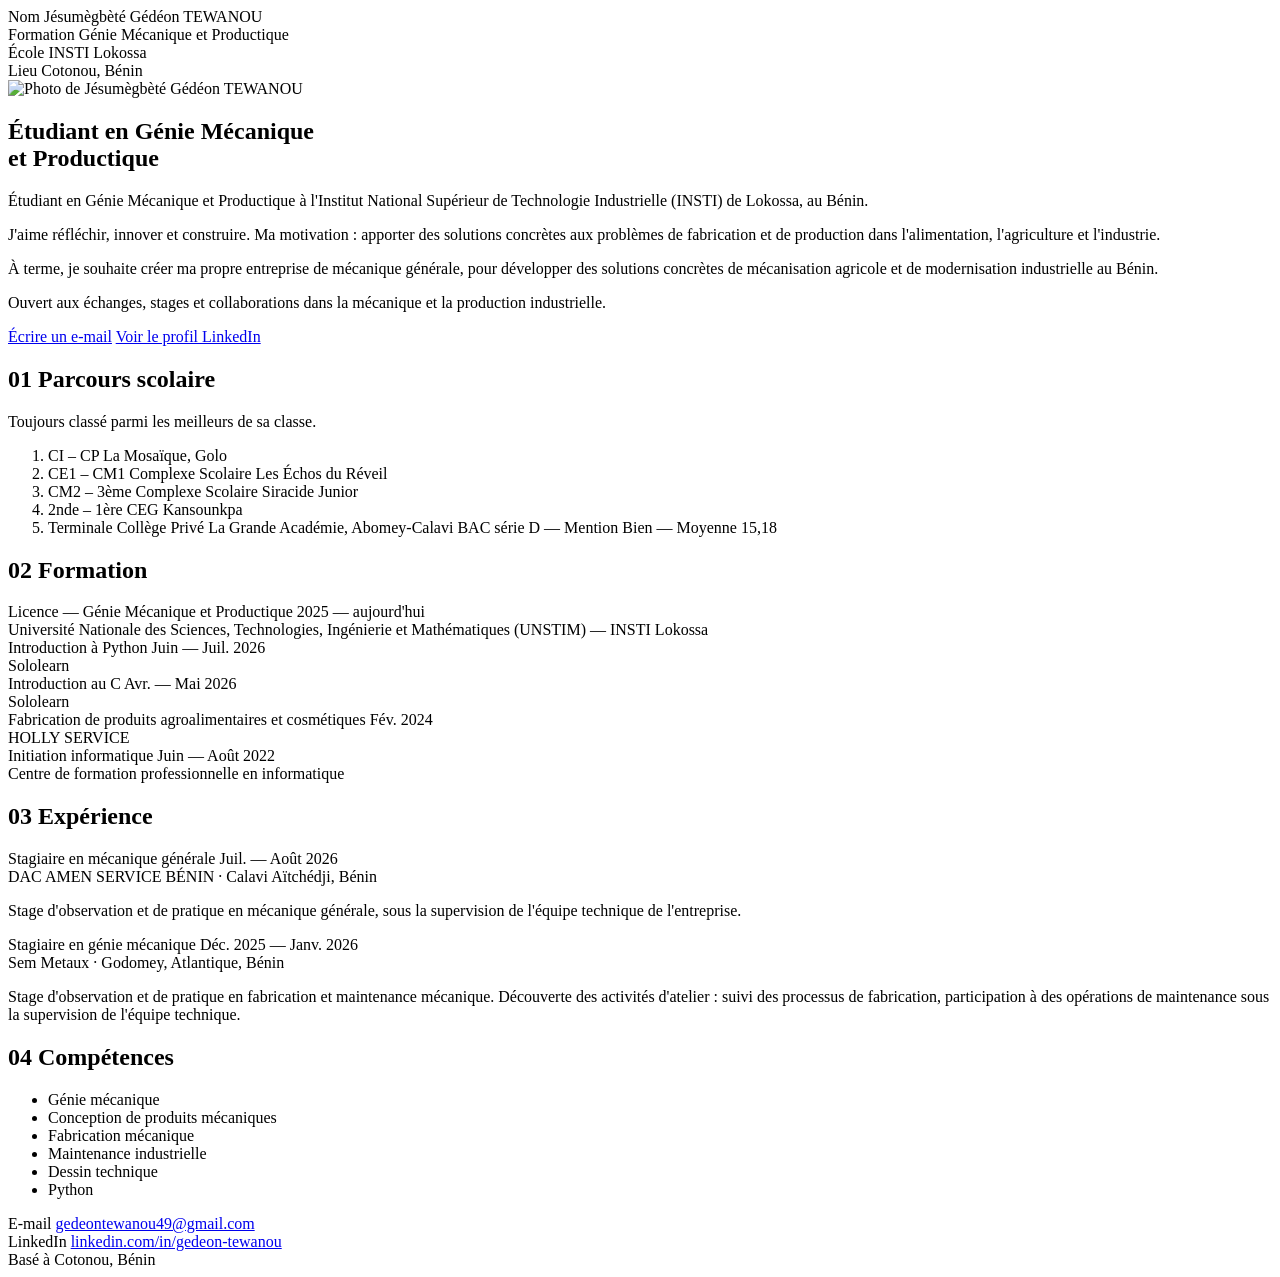
==== index.html @ ecd77f32 "Add files via upload" ====
<!DOCTYPE html>
<html lang="fr">
<head>
<meta charset="UTF-8">
<meta name="viewport" content="width=device-width, initial-scale=1.0">
<title>Jésumègbèté Gédéon TEWANOU — Génie Mécanique et Productique</title>
<meta name="description" content="Jésumègbèté Gédéon TEWANOU, étudiant en Génie Mécanique et Productique à l'INSTI Lokossa (Bénin). Parcours, formation, expériences.">
<link rel="preconnect" href="https://fonts.googleapis.com">
<link rel="preconnect" href="https://fonts.gstatic.com" crossorigin>
<link href="https://fonts.googleapis.com/css2?family=Space+Grotesk:wght@400;500;600;700&family=IBM+Plex+Sans:wght@400;500;600&family=IBM+Plex+Mono:wght@400;500&display=swap" rel="stylesheet">
<link rel="stylesheet" href="style.css">
</head>
<body>

<div class="sheet">

  <!-- Cadre du dessin, comme sur un plan technique -->
  <header class="titleblock">
    <div class="titleblock-name">
      <span class="tb-label">Nom</span>
      <span class="tb-value">Jésumègbèté Gédéon TEWANOU</span>
    </div>
    <div class="titleblock-grid">
      <div>
        <span class="tb-label">Formation</span>
        <span class="tb-value">Génie Mécanique et Productique</span>
      </div>
      <div>
        <span class="tb-label">École</span>
        <span class="tb-value">INSTI Lokossa</span>
      </div>
      <div>
        <span class="tb-label">Lieu</span>
        <span class="tb-value">Cotonou, Bénin</span>
      </div>
    </div>
  </header>

  <!-- Portrait + présentation -->
  <section class="hero">
    <div class="hero-photo">
      <img src="photo.jpg" alt="Photo de Jésumègbèté Gédéon TEWANOU">
    </div>
    <div class="hero-text">
      <h1>Étudiant en Génie Mécanique<br>et Productique</h1>
      <p class="lede">
        Étudiant en Génie Mécanique et Productique à l'Institut National Supérieur
        de Technologie Industrielle (INSTI) de Lokossa, au Bénin.
      </p>
      <p>
        J'aime réfléchir, innover et construire. Ma motivation : apporter des solutions
        concrètes aux problèmes de fabrication et de production dans l'alimentation,
        l'agriculture et l'industrie.
      </p>
      <p>
        À terme, je souhaite créer ma propre entreprise de mécanique générale, pour
        développer des solutions concrètes de mécanisation agricole et de modernisation
        industrielle au Bénin.
      </p>
      <p>
        Ouvert aux échanges, stages et collaborations dans la mécanique et la production
        industrielle.
      </p>
      <div class="hero-links">
        <a href="mailto:gedeontewanou49@gmail.com" class="btn btn-primary">Écrire un e-mail</a>
        <a href="https://www.linkedin.com/in/gedeon-tewanou" class="btn btn-outline" target="_blank" rel="noopener">Voir le profil LinkedIn</a>
      </div>
    </div>
  </section>

  <!-- Parcours scolaire, présenté comme une ligne de cotation -->
  <section class="section">
    <h2><span class="section-no">01</span> Parcours scolaire</h2>
    <p class="section-note">Toujours classé parmi les meilleurs de sa classe.</p>

    <ol class="timeline">
      <li>
        <span class="tl-period">CI – CP</span>
        <span class="tl-name">La Mosaïque, Golo</span>
      </li>
      <li>
        <span class="tl-period">CE1 – CM1</span>
        <span class="tl-name">Complexe Scolaire Les Échos du Réveil</span>
      </li>
      <li>
        <span class="tl-period">CM2 – 3ème</span>
        <span class="tl-name">Complexe Scolaire Siracide Junior</span>
      </li>
      <li>
        <span class="tl-period">2nde – 1ère</span>
        <span class="tl-name">CEG Kansounkpa</span>
      </li>
      <li class="tl-highlight">
        <span class="tl-period">Terminale</span>
        <span class="tl-name">Collège Privé La Grande Académie, Abomey-Calavi</span>
        <span class="tl-detail">BAC série D — Mention Bien — Moyenne 15,18</span>
      </li>
    </ol>
  </section>

  <!-- Formation supérieure -->
  <section class="section">
    <h2><span class="section-no">02</span> Formation</h2>

    <div class="entry entry-main">
      <div class="entry-head">
        <span class="entry-title">Licence — Génie Mécanique et Productique</span>
        <span class="entry-date">2025 — aujourd'hui</span>
      </div>
      <span class="entry-org">Université Nationale des Sciences, Technologies, Ingénierie et Mathématiques (UNSTIM) — INSTI Lokossa</span>
    </div>

    <div class="entry">
      <div class="entry-head">
        <span class="entry-title">Introduction à Python</span>
        <span class="entry-date">Juin — Juil. 2026</span>
      </div>
      <span class="entry-org">Sololearn</span>
    </div>

    <div class="entry">
      <div class="entry-head">
        <span class="entry-title">Introduction au C</span>
        <span class="entry-date">Avr. — Mai 2026</span>
      </div>
      <span class="entry-org">Sololearn</span>
    </div>

    <div class="entry">
      <div class="entry-head">
        <span class="entry-title">Fabrication de produits agroalimentaires et cosmétiques</span>
        <span class="entry-date">Fév. 2024</span>
      </div>
      <span class="entry-org">HOLLY SERVICE</span>
    </div>

    <div class="entry">
      <div class="entry-head">
        <span class="entry-title">Initiation informatique</span>
        <span class="entry-date">Juin — Août 2022</span>
      </div>
      <span class="entry-org">Centre de formation professionnelle en informatique</span>
    </div>
  </section>

  <!-- Expérience -->
  <section class="section">
    <h2><span class="section-no">03</span> Expérience</h2>

    <div class="entry entry-main">
      <div class="entry-head">
        <span class="entry-title">Stagiaire en mécanique générale</span>
        <span class="entry-date">Juil. — Août 2026</span>
      </div>
      <span class="entry-org">DAC AMEN SERVICE BÉNIN · Calavi Aïtchédji, Bénin</span>
      <p class="entry-desc">
        Stage d'observation et de pratique en mécanique générale, sous la supervision
        de l'équipe technique de l'entreprise.
      </p>
    </div>

    <div class="entry entry-main">
      <div class="entry-head">
        <span class="entry-title">Stagiaire en génie mécanique</span>
        <span class="entry-date">Déc. 2025 — Janv. 2026</span>
      </div>
      <span class="entry-org">Sem Metaux · Godomey, Atlantique, Bénin</span>
      <p class="entry-desc">
        Stage d'observation et de pratique en fabrication et maintenance mécanique.
        Découverte des activités d'atelier : suivi des processus de fabrication,
        participation à des opérations de maintenance sous la supervision de l'équipe
        technique.
      </p>
    </div>
  </section>

  <!-- Compétences -->
  <section class="section">
    <h2><span class="section-no">04</span> Compétences</h2>
    <ul class="skills">
      <li>Génie mécanique</li>
      <li>Conception de produits mécaniques</li>
      <li>Fabrication mécanique</li>
      <li>Maintenance industrielle</li>
      <li>Dessin technique</li>
      <li>Python</li>
    </ul>
  </section>

  <!-- Contact / pied de page, comme un cartouche de bas de plan -->
  <footer class="titleblock titleblock-footer">
    <div class="titleblock-grid">
      <div>
        <span class="tb-label">E-mail</span>
        <a class="tb-value tb-link" href="mailto:gedeontewanou49@gmail.com">gedeontewanou49@gmail.com</a>
      </div>
      <div>
        <span class="tb-label">LinkedIn</span>
        <a class="tb-value tb-link" href="https://www.linkedin.com/in/gedeon-tewanou" target="_blank" rel="noopener">linkedin.com/in/gedeon-tewanou</a>
      </div>
      <div>
        <span class="tb-label">Basé à</span>
        <span class="tb-value">Cotonou, Bénin</span>
      </div>
    </div>
  </footer>

</div>

</body>
</html>
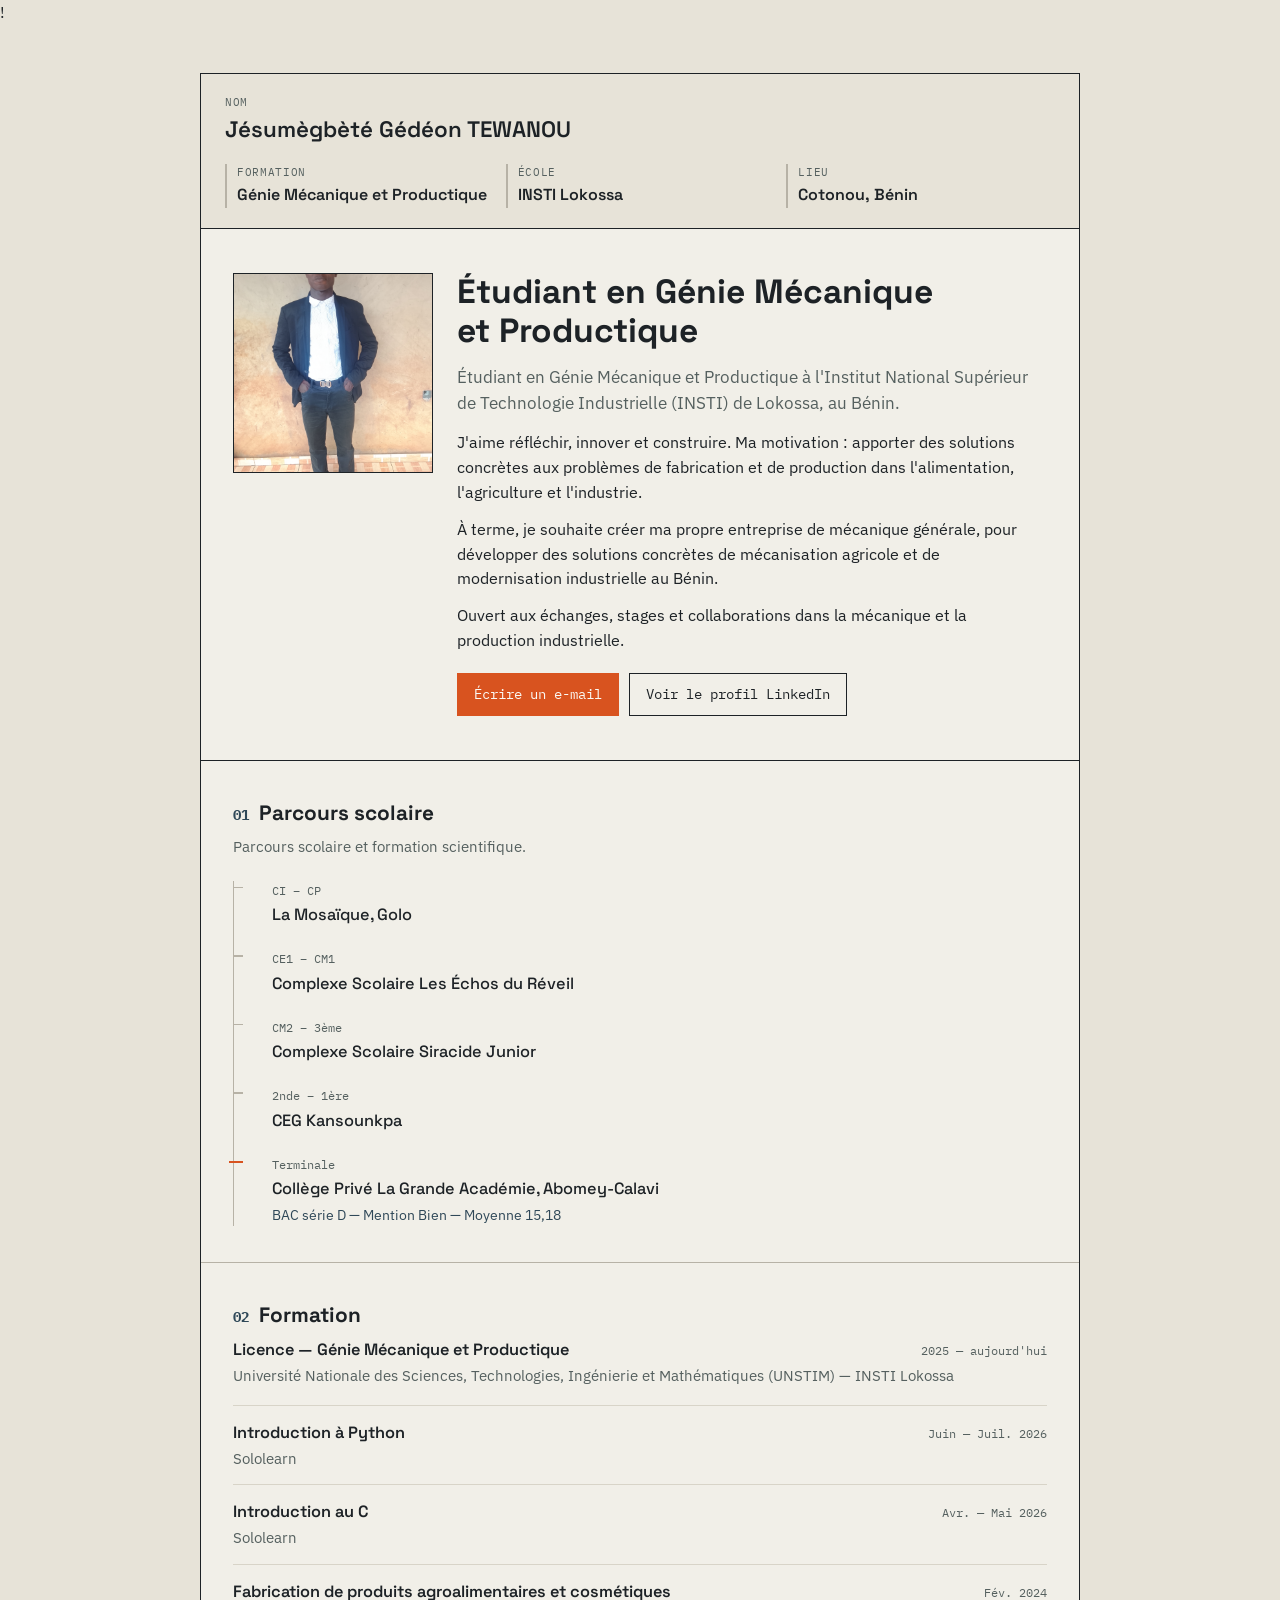
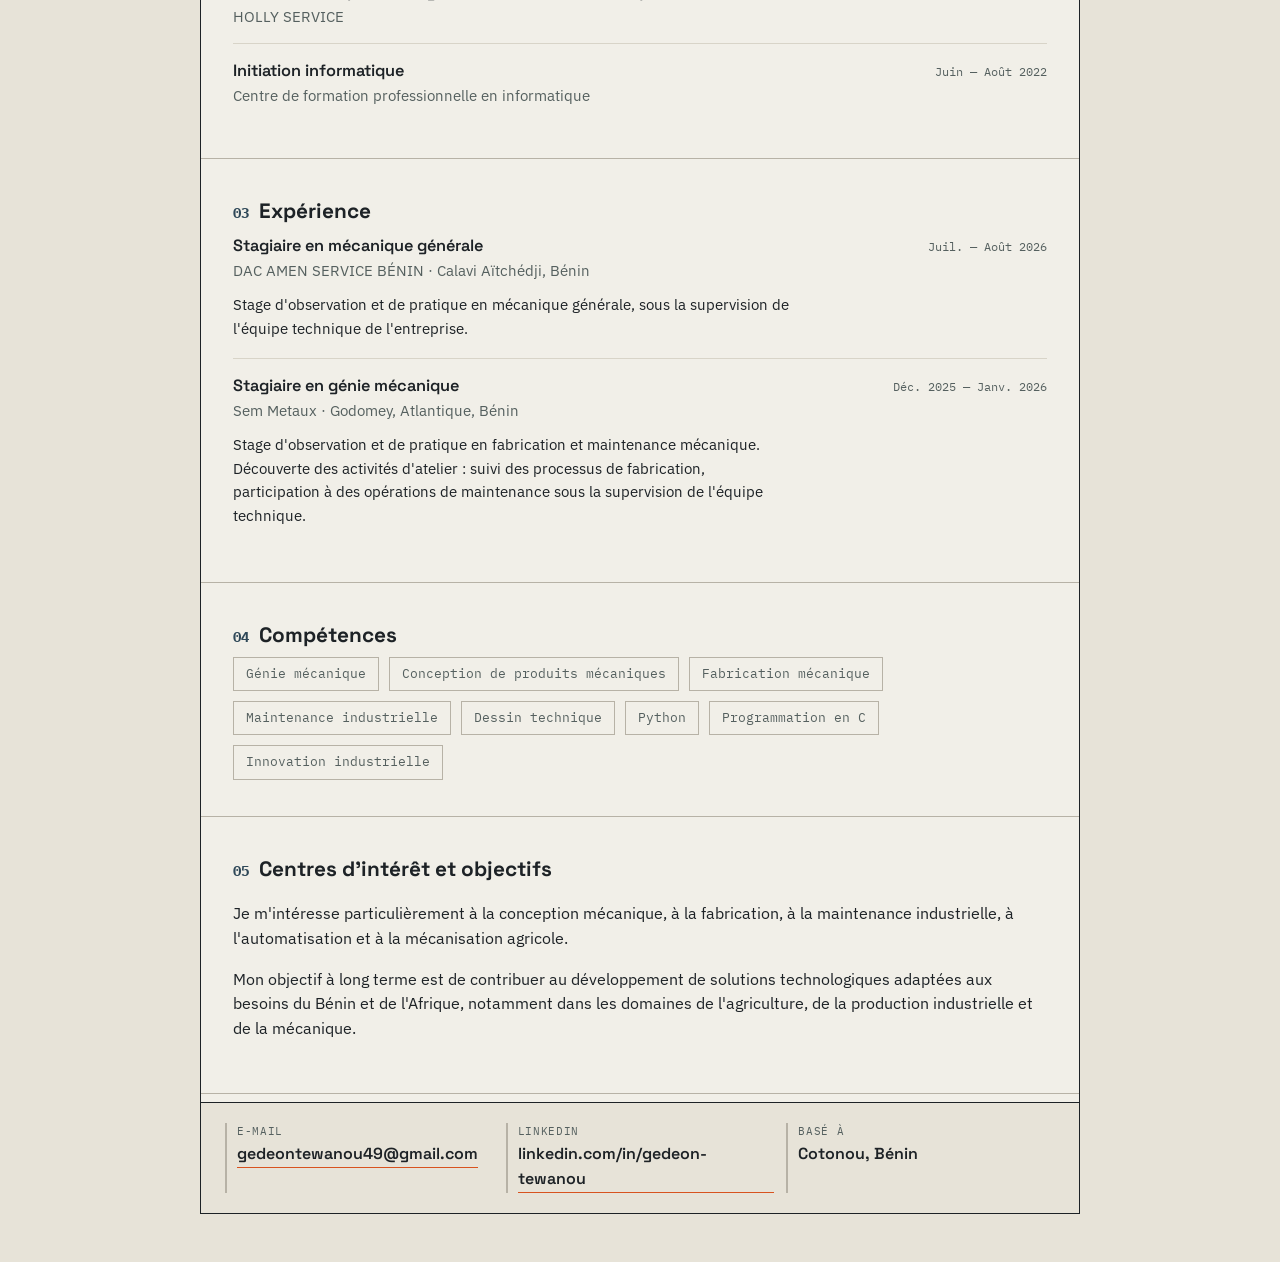
==== commit e83b67ee: "Add files via upload" ====
--- a/index.html
+++ b/index.html
@@ -1,208 +1,519 @@
-<!DOCTYPE html>
+!<!DOCTYPE html>
 <html lang="fr">
 <head>
-<meta charset="UTF-8">
-<meta name="viewport" content="width=device-width, initial-scale=1.0">
-<title>Jésumègbèté Gédéon TEWANOU — Génie Mécanique et Productique</title>
-<meta name="description" content="Jésumègbèté Gédéon TEWANOU, étudiant en Génie Mécanique et Productique à l'INSTI Lokossa (Bénin). Parcours, formation, expériences.">
-<link rel="preconnect" href="https://fonts.googleapis.com">
-<link rel="preconnect" href="https://fonts.gstatic.com" crossorigin>
-<link href="https://fonts.googleapis.com/css2?family=Space+Grotesk:wght@400;500;600;700&family=IBM+Plex+Sans:wght@400;500;600&family=IBM+Plex+Mono:wght@400;500&display=swap" rel="stylesheet">
-<link rel="stylesheet" href="style.css">
+  <meta charset="UTF-8">
+  <meta name="viewport" content="width=device-width, initial-scale=1.0">
+
+  <title>Jésumègbèté Gédéon TEWANOU — Génie Mécanique et Productique</title>
+
+  <meta name="description" content="Jésumègbèté Gédéon TEWANOU, étudiant béninois en Génie Mécanique et Productique à l'INSTI Lokossa. Parcours, formation, expériences, compétences et projets en mécanique et innovation industrielle.">
+
+  <meta name="author" content="Jésumègbèté Gédéon TEWANOU">
+  <meta name="robots" content="index, follow">
+  <link rel="canonical" href="https://ged200.github.io/">
+
+  <!-- Open Graph -->
+  <meta property="og:type" content="profile">
+  <meta property="og:title" content="Jésumègbèté Gédéon TEWANOU — Génie Mécanique et Productique">
+  <meta property="og:description" content="Profil de Jésumègbèté Gédéon TEWANOU, étudiant en Génie Mécanique et Productique à l'INSTI Lokossa, au Bénin.">
+  <meta property="og:url" content="https://ged200.github.io/">
+  <meta property="og:image" content="https://ged200.github.io/photo.jpg">
+  <meta property="og:locale" content="fr_FR">
+
+  <!-- Twitter / X -->
+  <meta name="twitter:card" content="summary">
+  <meta name="twitter:title" content="Jésumègbèté Gédéon TEWANOU — Génie Mécanique et Productique">
+  <meta name="twitter:description" content="Profil professionnel et parcours de Jésumègbèté Gédéon TEWANOU.">
+  <meta name="twitter:image" content="https://ged200.github.io/photo.jpg">
+
+  <!-- Polices -->
+  <link rel="preconnect" href="https://fonts.googleapis.com">
+  <link rel="preconnect" href="https://fonts.gstatic.com" crossorigin>
+  <link href="https://fonts.googleapis.com/css2?family=Space+Grotesk:wght@400;500;600;700&family=IBM+Plex+Sans:wght@400;500;600&family=IBM+Plex+Mono:wght@400;500&display=swap" rel="stylesheet">
+
+  <!-- CSS -->
+  <link rel="stylesheet" href="style.css">
+
+  <!-- Données structurées pour les moteurs de recherche -->
+  <script type="application/ld+json">
+  {
+    "@context": "https://schema.org",
+    "@type": "ProfilePage",
+    "name": "Profil de Jésumègbèté Gédéon TEWANOU",
+    "url": "https://ged200.github.io/",
+    "mainEntity": {
+      "@type": "Person",
+      "name": "Jésumègbèté Gédéon TEWANOU",
+      "alternateName": "Gédéon TEWANOU",
+      "url": "https://ged200.github.io/",
+      "image": "https://ged200.github.io/photo.jpg",
+      "jobTitle": "Étudiant en Génie Mécanique et Productique",
+      "description": "Jésumègbèté Gédéon TEWANOU est un étudiant béninois en Génie Mécanique et Productique à l'INSTI de Lokossa. Il s'intéresse à la mécanique, à la fabrication mécanique, à la maintenance industrielle, à la conception et à l'innovation.",
+      "nationality": {
+        "@type": "Country",
+        "name": "Bénin"
+      },
+      "alumniOf": {
+        "@type": "EducationalOrganization",
+        "name": "Université Nationale des Sciences, Technologies, Ingénierie et Mathématiques — INSTI Lokossa"
+      },
+      "sameAs": [
+        "https://www.linkedin.com/in/gedeon-tewanou"
+      ]
+    }
+  }
+  </script>
 </head>
+
 <body>
 
 <div class="sheet">
 
-  <!-- Cadre du dessin, comme sur un plan technique -->
+  <!-- EN-TÊTE -->
   <header class="titleblock">
+
     <div class="titleblock-name">
       <span class="tb-label">Nom</span>
       <span class="tb-value">Jésumègbèté Gédéon TEWANOU</span>
     </div>
+
     <div class="titleblock-grid">
+
       <div>
         <span class="tb-label">Formation</span>
         <span class="tb-value">Génie Mécanique et Productique</span>
       </div>
+
       <div>
         <span class="tb-label">École</span>
         <span class="tb-value">INSTI Lokossa</span>
       </div>
+
       <div>
         <span class="tb-label">Lieu</span>
         <span class="tb-value">Cotonou, Bénin</span>
       </div>
-    </div>
+
+    </div>
+
   </header>
 
-  <!-- Portrait + présentation -->
+
+  <!-- PRÉSENTATION -->
   <section class="hero">
+
     <div class="hero-photo">
-      <img src="photo.jpg" alt="Photo de Jésumègbèté Gédéon TEWANOU">
-    </div>
+      <img
+        src="photo.jpg"
+        alt="Photo de Jésumègbèté Gédéon TEWANOU, étudiant en Génie Mécanique et Productique"
+      >
+    </div>
+
     <div class="hero-text">
-      <h1>Étudiant en Génie Mécanique<br>et Productique</h1>
+
+      <h1>
+        Étudiant en Génie Mécanique<br>
+        et Productique
+      </h1>
+
       <p class="lede">
-        Étudiant en Génie Mécanique et Productique à l'Institut National Supérieur
-        de Technologie Industrielle (INSTI) de Lokossa, au Bénin.
+        Étudiant en Génie Mécanique et Productique à l'Institut National Supérieur de Technologie Industrielle (INSTI) de Lokossa, au Bénin.
       </p>
+
       <p>
-        J'aime réfléchir, innover et construire. Ma motivation : apporter des solutions
-        concrètes aux problèmes de fabrication et de production dans l'alimentation,
-        l'agriculture et l'industrie.
+        J'aime réfléchir, innover et construire. Ma motivation :
+        apporter des solutions concrètes aux problèmes de fabrication
+        et de production dans l'alimentation, l'agriculture et l'industrie.
       </p>
+
       <p>
-        À terme, je souhaite créer ma propre entreprise de mécanique générale, pour
-        développer des solutions concrètes de mécanisation agricole et de modernisation
-        industrielle au Bénin.
+        À terme, je souhaite créer ma propre entreprise de mécanique générale,
+        pour développer des solutions concrètes de mécanisation agricole
+        et de modernisation industrielle au Bénin.
       </p>
+
       <p>
-        Ouvert aux échanges, stages et collaborations dans la mécanique et la production
-        industrielle.
+        Ouvert aux échanges, stages et collaborations dans la mécanique
+        et la production industrielle.
       </p>
+
       <div class="hero-links">
-        <a href="mailto:gedeontewanou49@gmail.com" class="btn btn-primary">Écrire un e-mail</a>
-        <a href="https://www.linkedin.com/in/gedeon-tewanou" class="btn btn-outline" target="_blank" rel="noopener">Voir le profil LinkedIn</a>
-      </div>
-    </div>
+
+        <a
+          href="mailto:gedeontewanou49@gmail.com"
+          class="btn btn-primary"
+        >
+          Écrire un e-mail
+        </a>
+
+        <a
+          href="https://www.linkedin.com/in/gedeon-tewanou"
+          class="btn btn-outline"
+          target="_blank"
+          rel="noopener"
+        >
+          Voir le profil LinkedIn
+        </a>
+
+      </div>
+
+    </div>
+
   </section>
 
-  <!-- Parcours scolaire, présenté comme une ligne de cotation -->
+
+  <!-- PARCOURS SCOLAIRE -->
   <section class="section">
-    <h2><span class="section-no">01</span> Parcours scolaire</h2>
-    <p class="section-note">Toujours classé parmi les meilleurs de sa classe.</p>
+
+    <h2>
+      <span class="section-no">01</span>
+      Parcours scolaire
+    </h2>
+
+    <p class="section-note">
+      Parcours scolaire et formation scientifique.
+    </p>
 
     <ol class="timeline">
+
       <li>
         <span class="tl-period">CI – CP</span>
         <span class="tl-name">La Mosaïque, Golo</span>
       </li>
+
       <li>
         <span class="tl-period">CE1 – CM1</span>
-        <span class="tl-name">Complexe Scolaire Les Échos du Réveil</span>
+        <span class="tl-name">
+          Complexe Scolaire Les Échos du Réveil
+        </span>
       </li>
+
       <li>
         <span class="tl-period">CM2 – 3ème</span>
-        <span class="tl-name">Complexe Scolaire Siracide Junior</span>
+        <span class="tl-name">
+          Complexe Scolaire Siracide Junior
+        </span>
       </li>
+
       <li>
         <span class="tl-period">2nde – 1ère</span>
-        <span class="tl-name">CEG Kansounkpa</span>
+        <span class="tl-name">
+          CEG Kansounkpa
+        </span>
       </li>
+
       <li class="tl-highlight">
+
         <span class="tl-period">Terminale</span>
-        <span class="tl-name">Collège Privé La Grande Académie, Abomey-Calavi</span>
-        <span class="tl-detail">BAC série D — Mention Bien — Moyenne 15,18</span>
+
+        <span class="tl-name">
+          Collège Privé La Grande Académie,
+          Abomey-Calavi
+        </span>
+
+        <span class="tl-detail">
+          BAC série D — Mention Bien — Moyenne 15,18
+        </span>
+
       </li>
+
     </ol>
+
   </section>
 
-  <!-- Formation supérieure -->
+
+  <!-- FORMATION -->
   <section class="section">
-    <h2><span class="section-no">02</span> Formation</h2>
+
+    <h2>
+      <span class="section-no">02</span>
+      Formation
+    </h2>
+
 
     <div class="entry entry-main">
-      <div class="entry-head">
-        <span class="entry-title">Licence — Génie Mécanique et Productique</span>
-        <span class="entry-date">2025 — aujourd'hui</span>
-      </div>
-      <span class="entry-org">Université Nationale des Sciences, Technologies, Ingénierie et Mathématiques (UNSTIM) — INSTI Lokossa</span>
-    </div>
+
+      <div class="entry-head">
+
+        <span class="entry-title">
+          Licence — Génie Mécanique et Productique
+        </span>
+
+        <span class="entry-date">
+          2025 — aujourd'hui
+        </span>
+
+      </div>
+
+      <span class="entry-org">
+        Université Nationale des Sciences, Technologies,
+        Ingénierie et Mathématiques (UNSTIM) —
+        INSTI Lokossa
+      </span>
+
+    </div>
+
 
     <div class="entry">
-      <div class="entry-head">
-        <span class="entry-title">Introduction à Python</span>
-        <span class="entry-date">Juin — Juil. 2026</span>
-      </div>
-      <span class="entry-org">Sololearn</span>
-    </div>
+
+      <div class="entry-head">
+
+        <span class="entry-title">
+          Introduction à Python
+        </span>
+
+        <span class="entry-date">
+          Juin — Juil. 2026
+        </span>
+
+      </div>
+
+      <span class="entry-org">
+        Sololearn
+      </span>
+
+    </div>
+
 
     <div class="entry">
-      <div class="entry-head">
-        <span class="entry-title">Introduction au C</span>
-        <span class="entry-date">Avr. — Mai 2026</span>
-      </div>
-      <span class="entry-org">Sololearn</span>
-    </div>
+
+      <div class="entry-head">
+
+        <span class="entry-title">
+          Introduction au C
+        </span>
+
+        <span class="entry-date">
+          Avr. — Mai 2026
+        </span>
+
+      </div>
+
+      <span class="entry-org">
+        Sololearn
+      </span>
+
+    </div>
+
 
     <div class="entry">
-      <div class="entry-head">
-        <span class="entry-title">Fabrication de produits agroalimentaires et cosmétiques</span>
-        <span class="entry-date">Fév. 2024</span>
-      </div>
-      <span class="entry-org">HOLLY SERVICE</span>
-    </div>
+
+      <div class="entry-head">
+
+        <span class="entry-title">
+          Fabrication de produits agroalimentaires et cosmétiques
+        </span>
+
+        <span class="entry-date">
+          Fév. 2024
+        </span>
+
+      </div>
+
+      <span class="entry-org">
+        HOLLY SERVICE
+      </span>
+
+    </div>
+
 
     <div class="entry">
-      <div class="entry-head">
-        <span class="entry-title">Initiation informatique</span>
-        <span class="entry-date">Juin — Août 2022</span>
-      </div>
-      <span class="entry-org">Centre de formation professionnelle en informatique</span>
-    </div>
+
+      <div class="entry-head">
+
+        <span class="entry-title">
+          Initiation informatique
+        </span>
+
+        <span class="entry-date">
+          Juin — Août 2022
+        </span>
+
+      </div>
+
+      <span class="entry-org">
+        Centre de formation professionnelle en informatique
+      </span>
+
+    </div>
+
   </section>
 
-  <!-- Expérience -->
+
+  <!-- EXPÉRIENCE -->
   <section class="section">
-    <h2><span class="section-no">03</span> Expérience</h2>
+
+    <h2>
+      <span class="section-no">03</span>
+      Expérience
+    </h2>
+
 
     <div class="entry entry-main">
-      <div class="entry-head">
-        <span class="entry-title">Stagiaire en mécanique générale</span>
-        <span class="entry-date">Juil. — Août 2026</span>
-      </div>
-      <span class="entry-org">DAC AMEN SERVICE BÉNIN · Calavi Aïtchédji, Bénin</span>
+
+      <div class="entry-head">
+
+        <span class="entry-title">
+          Stagiaire en mécanique générale
+        </span>
+
+        <span class="entry-date">
+          Juil. — Août 2026
+        </span>
+
+      </div>
+
+      <span class="entry-org">
+        DAC AMEN SERVICE BÉNIN · Calavi Aïtchédji, Bénin
+      </span>
+
       <p class="entry-desc">
-        Stage d'observation et de pratique en mécanique générale, sous la supervision
-        de l'équipe technique de l'entreprise.
+        Stage d'observation et de pratique en mécanique générale,
+        sous la supervision de l'équipe technique de l'entreprise.
       </p>
-    </div>
+
+    </div>
+
 
     <div class="entry entry-main">
-      <div class="entry-head">
-        <span class="entry-title">Stagiaire en génie mécanique</span>
-        <span class="entry-date">Déc. 2025 — Janv. 2026</span>
-      </div>
-      <span class="entry-org">Sem Metaux · Godomey, Atlantique, Bénin</span>
+
+      <div class="entry-head">
+
+        <span class="entry-title">
+          Stagiaire en génie mécanique
+        </span>
+
+        <span class="entry-date">
+          Déc. 2025 — Janv. 2026
+        </span>
+
+      </div>
+
+      <span class="entry-org">
+        Sem Metaux · Godomey, Atlantique, Bénin
+      </span>
+
       <p class="entry-desc">
-        Stage d'observation et de pratique en fabrication et maintenance mécanique.
-        Découverte des activités d'atelier : suivi des processus de fabrication,
-        participation à des opérations de maintenance sous la supervision de l'équipe
-        technique.
+        Stage d'observation et de pratique en fabrication
+        et maintenance mécanique. Découverte des activités
+        d'atelier : suivi des processus de fabrication,
+        participation à des opérations de maintenance
+        sous la supervision de l'équipe technique.
       </p>
-    </div>
+
+    </div>
+
   </section>
 
-  <!-- Compétences -->
+
+  <!-- COMPÉTENCES -->
   <section class="section">
-    <h2><span class="section-no">04</span> Compétences</h2>
+
+    <h2>
+      <span class="section-no">04</span>
+      Compétences
+    </h2>
+
     <ul class="skills">
+
       <li>Génie mécanique</li>
+
       <li>Conception de produits mécaniques</li>
+
       <li>Fabrication mécanique</li>
+
       <li>Maintenance industrielle</li>
+
       <li>Dessin technique</li>
+
       <li>Python</li>
+
+      <li>Programmation en C</li>
+
+      <li>Innovation industrielle</li>
+
     </ul>
+
   </section>
 
-  <!-- Contact / pied de page, comme un cartouche de bas de plan -->
+
+  <!-- OBJECTIFS -->
+  <section class="section">
+
+    <h2>
+      <span class="section-no">05</span>
+      Centres d'intérêt et objectifs
+    </h2>
+
+    <p>
+      Je m'intéresse particulièrement à la conception mécanique,
+      à la fabrication, à la maintenance industrielle,
+      à l'automatisation et à la mécanisation agricole.
+    </p>
+
+    <p>
+      Mon objectif à long terme est de contribuer au développement
+      de solutions technologiques adaptées aux besoins du Bénin
+      et de l'Afrique, notamment dans les domaines de l'agriculture,
+      de la production industrielle et de la mécanique.
+    </p>
+
+  </section>
+
+
+  <!-- PIED DE PAGE -->
   <footer class="titleblock titleblock-footer">
+
     <div class="titleblock-grid">
+
       <div>
-        <span class="tb-label">E-mail</span>
-        <a class="tb-value tb-link" href="mailto:gedeontewanou49@gmail.com">gedeontewanou49@gmail.com</a>
-      </div>
+
+        <span class="tb-label">
+          E-mail
+        </span>
+
+        <a
+          class="tb-value tb-link"
+          href="mailto:gedeontewanou49@gmail.com"
+        >
+          gedeontewanou49@gmail.com
+        </a>
+
+      </div>
+
+
       <div>
-        <span class="tb-label">LinkedIn</span>
-        <a class="tb-value tb-link" href="https://www.linkedin.com/in/gedeon-tewanou" target="_blank" rel="noopener">linkedin.com/in/gedeon-tewanou</a>
-      </div>
+
+        <span class="tb-label">
+          LinkedIn
+        </span>
+
+        <a
+          class="tb-value tb-link"
+          href="https://www.linkedin.com/in/gedeon-tewanou"
+          target="_blank"
+          rel="noopener"
+        >
+          linkedin.com/in/gedeon-tewanou
+        </a>
+
+      </div>
+
+
       <div>
-        <span class="tb-label">Basé à</span>
-        <span class="tb-value">Cotonou, Bénin</span>
-      </div>
-    </div>
+
+        <span class="tb-label">
+          Basé à
+        </span>
+
+        <span class="tb-value">
+          Cotonou, Bénin
+        </span>
+
+      </div>
+
+    </div>
+
   </footer>
 
 </div>
--- a/style.css
+++ b/style.css
@@ -0,0 +1,345 @@
+/* ============================================================
+   Tokens
+   ============================================================ */
+:root {
+  --bg: #F1EFE8;
+  --panel: #E7E3D8;
+  --ink: #1D2226;
+  --ink-soft: #55605F;
+  --line: #B7B2A6;
+  --line-soft: #D8D4C8;
+  --accent: #D8531F;
+  --accent-2: #2F4858;
+
+  --font-display: "Space Grotesk", sans-serif;
+  --font-body: "IBM Plex Sans", sans-serif;
+  --font-mono: "IBM Plex Mono", monospace;
+}
+
+* { box-sizing: border-box; }
+
+html { -webkit-text-size-adjust: 100%; }
+
+body {
+  margin: 0;
+  background: var(--panel);
+  color: var(--ink);
+  font-family: var(--font-body);
+  line-height: 1.55;
+}
+
+a { color: inherit; }
+
+img { max-width: 100%; display: block; }
+
+/* ============================================================
+   Feuille : le conteneur principal, façon plan technique
+   ============================================================ */
+.sheet {
+  max-width: 880px;
+  margin: 24px auto;
+  background: var(--bg);
+  border: 1.5px solid var(--ink);
+  padding: 0;
+}
+
+@media (min-width: 640px) {
+  .sheet { margin: 48px auto; }
+}
+
+/* ============================================================
+   Cartouche (titleblock) — haut et bas, comme sur un plan
+   ============================================================ */
+.titleblock {
+  border-bottom: 1.5px solid var(--ink);
+  padding: 20px 24px;
+  background: var(--panel);
+}
+
+.titleblock-footer {
+  border-top: 1.5px solid var(--ink);
+  border-bottom: none;
+  margin-top: 8px;
+}
+
+.titleblock-name {
+  display: flex;
+  flex-direction: column;
+  gap: 2px;
+  margin-bottom: 16px;
+}
+
+.titleblock-grid {
+  display: grid;
+  grid-template-columns: 1fr;
+  gap: 12px;
+}
+
+@media (min-width: 560px) {
+  .titleblock-grid { grid-template-columns: repeat(3, 1fr); }
+}
+
+.titleblock-grid > div {
+  display: flex;
+  flex-direction: column;
+  gap: 2px;
+  padding-left: 10px;
+  border-left: 2px solid var(--line);
+}
+
+.tb-label {
+  font-family: var(--font-mono);
+  font-size: 0.7rem;
+  letter-spacing: 0.06em;
+  text-transform: uppercase;
+  color: var(--ink-soft);
+}
+
+.tb-value {
+  font-family: var(--font-display);
+  font-weight: 600;
+  font-size: 1rem;
+  color: var(--ink);
+}
+
+.titleblock-name .tb-value {
+  font-size: 1.4rem;
+}
+
+.tb-link {
+  text-decoration: none;
+  border-bottom: 1px solid var(--accent);
+  width: fit-content;
+}
+
+/* ============================================================
+   Hero
+   ============================================================ */
+.hero {
+  display: grid;
+  grid-template-columns: 1fr;
+  gap: 24px;
+  padding: 32px 24px;
+  border-bottom: 1.5px solid var(--ink);
+}
+
+@media (min-width: 640px) {
+  .hero {
+    grid-template-columns: 200px 1fr;
+    padding: 44px 32px;
+  }
+}
+
+.hero-photo img {
+  width: 148px;
+  height: 148px;
+  object-fit: cover;
+  border: 1.5px solid var(--ink);
+}
+
+@media (min-width: 640px) {
+  .hero-photo img { width: 100%; height: auto; aspect-ratio: 1 / 1; }
+}
+
+.hero h1 {
+  font-family: var(--font-display);
+  font-size: clamp(1.6rem, 4vw, 2.1rem);
+  line-height: 1.15;
+  margin: 0 0 14px;
+}
+
+.hero .lede {
+  font-size: 1.05rem;
+  color: var(--ink-soft);
+  margin: 0 0 14px;
+}
+
+.hero p { margin: 0 0 12px; max-width: 62ch; }
+
+.hero-links {
+  display: flex;
+  flex-wrap: wrap;
+  gap: 10px;
+  margin-top: 20px;
+}
+
+.btn {
+  display: inline-block;
+  font-family: var(--font-mono);
+  font-size: 0.85rem;
+  padding: 10px 16px;
+  text-decoration: none;
+  border: 1.5px solid var(--ink);
+}
+
+.btn-primary {
+  background: var(--accent);
+  border-color: var(--accent);
+  color: #FBF9F4;
+}
+
+.btn-outline {
+  background: transparent;
+  color: var(--ink);
+}
+
+/* ============================================================
+   Sections
+   ============================================================ */
+.section {
+  padding: 32px 24px;
+  border-bottom: 1.5px solid var(--line);
+}
+
+@media (min-width: 640px) {
+  .section { padding: 36px 32px; }
+}
+
+.section h2 {
+  font-family: var(--font-display);
+  font-size: 1.3rem;
+  display: flex;
+  align-items: baseline;
+  gap: 10px;
+  margin: 0 0 6px;
+}
+
+.section-no {
+  font-family: var(--font-mono);
+  font-size: 0.85rem;
+  color: var(--accent-2);
+}
+
+.section-note {
+  color: var(--ink-soft);
+  margin: 0 0 22px;
+  font-size: 0.95rem;
+}
+
+/* ============================================================
+   Timeline — parcours scolaire, façon ligne de cotation
+   ============================================================ */
+.timeline {
+  list-style: none;
+  margin: 0;
+  padding: 0 0 0 18px;
+  border-left: 1.5px solid var(--line);
+}
+
+.timeline li {
+  position: relative;
+  padding: 0 0 22px 20px;
+  display: flex;
+  flex-direction: column;
+  gap: 2px;
+}
+
+.timeline li::before {
+  content: "";
+  position: absolute;
+  left: -19.5px;
+  top: 6px;
+  width: 10px;
+  height: 1.5px;
+  background: var(--line);
+}
+
+.timeline li:last-child { padding-bottom: 0; }
+
+.timeline li.tl-highlight::before { background: var(--accent); width: 14px; left: -23.5px; }
+
+.tl-period {
+  font-family: var(--font-mono);
+  font-size: 0.78rem;
+  color: var(--ink-soft);
+}
+
+.tl-name {
+  font-family: var(--font-display);
+  font-weight: 500;
+  font-size: 1.02rem;
+}
+
+.tl-detail {
+  font-size: 0.9rem;
+  color: var(--accent-2);
+}
+
+/* ============================================================
+   Entries — formation / expérience
+   ============================================================ */
+.entry {
+  padding: 14px 0;
+  border-top: 1px solid var(--line-soft);
+}
+
+.entry:first-of-type { border-top: none; padding-top: 0; }
+
+.entry-head {
+  display: flex;
+  flex-wrap: wrap;
+  justify-content: space-between;
+  align-items: baseline;
+  gap: 6px 16px;
+}
+
+.entry-title {
+  font-family: var(--font-display);
+  font-weight: 600;
+  font-size: 1.02rem;
+}
+
+.entry-date {
+  font-family: var(--font-mono);
+  font-size: 0.78rem;
+  color: var(--ink-soft);
+  white-space: nowrap;
+}
+
+.entry-org {
+  display: block;
+  font-size: 0.92rem;
+  color: var(--ink-soft);
+  margin-top: 2px;
+}
+
+.entry-desc {
+  margin: 10px 0 0;
+  font-size: 0.95rem;
+  max-width: 62ch;
+}
+
+.entry-main { padding-bottom: 18px; }
+
+/* ============================================================
+   Compétences
+   ============================================================ */
+.skills {
+  list-style: none;
+  margin: 0;
+  padding: 0;
+  display: flex;
+  flex-wrap: wrap;
+  gap: 10px;
+}
+
+.skills li {
+  font-family: var(--font-mono);
+  font-size: 0.82rem;
+  padding: 6px 12px;
+  border: 1px solid var(--line);
+  color: var(--ink-soft);
+}
+
+/* ============================================================
+   Accessibilité
+   ============================================================ */
+a:focus-visible,
+.btn:focus-visible {
+  outline: 2px solid var(--accent-2);
+  outline-offset: 2px;
+}
+
+@media (prefers-reduced-motion: reduce) {
+  * { transition: none !important; animation: none !important; }
+}
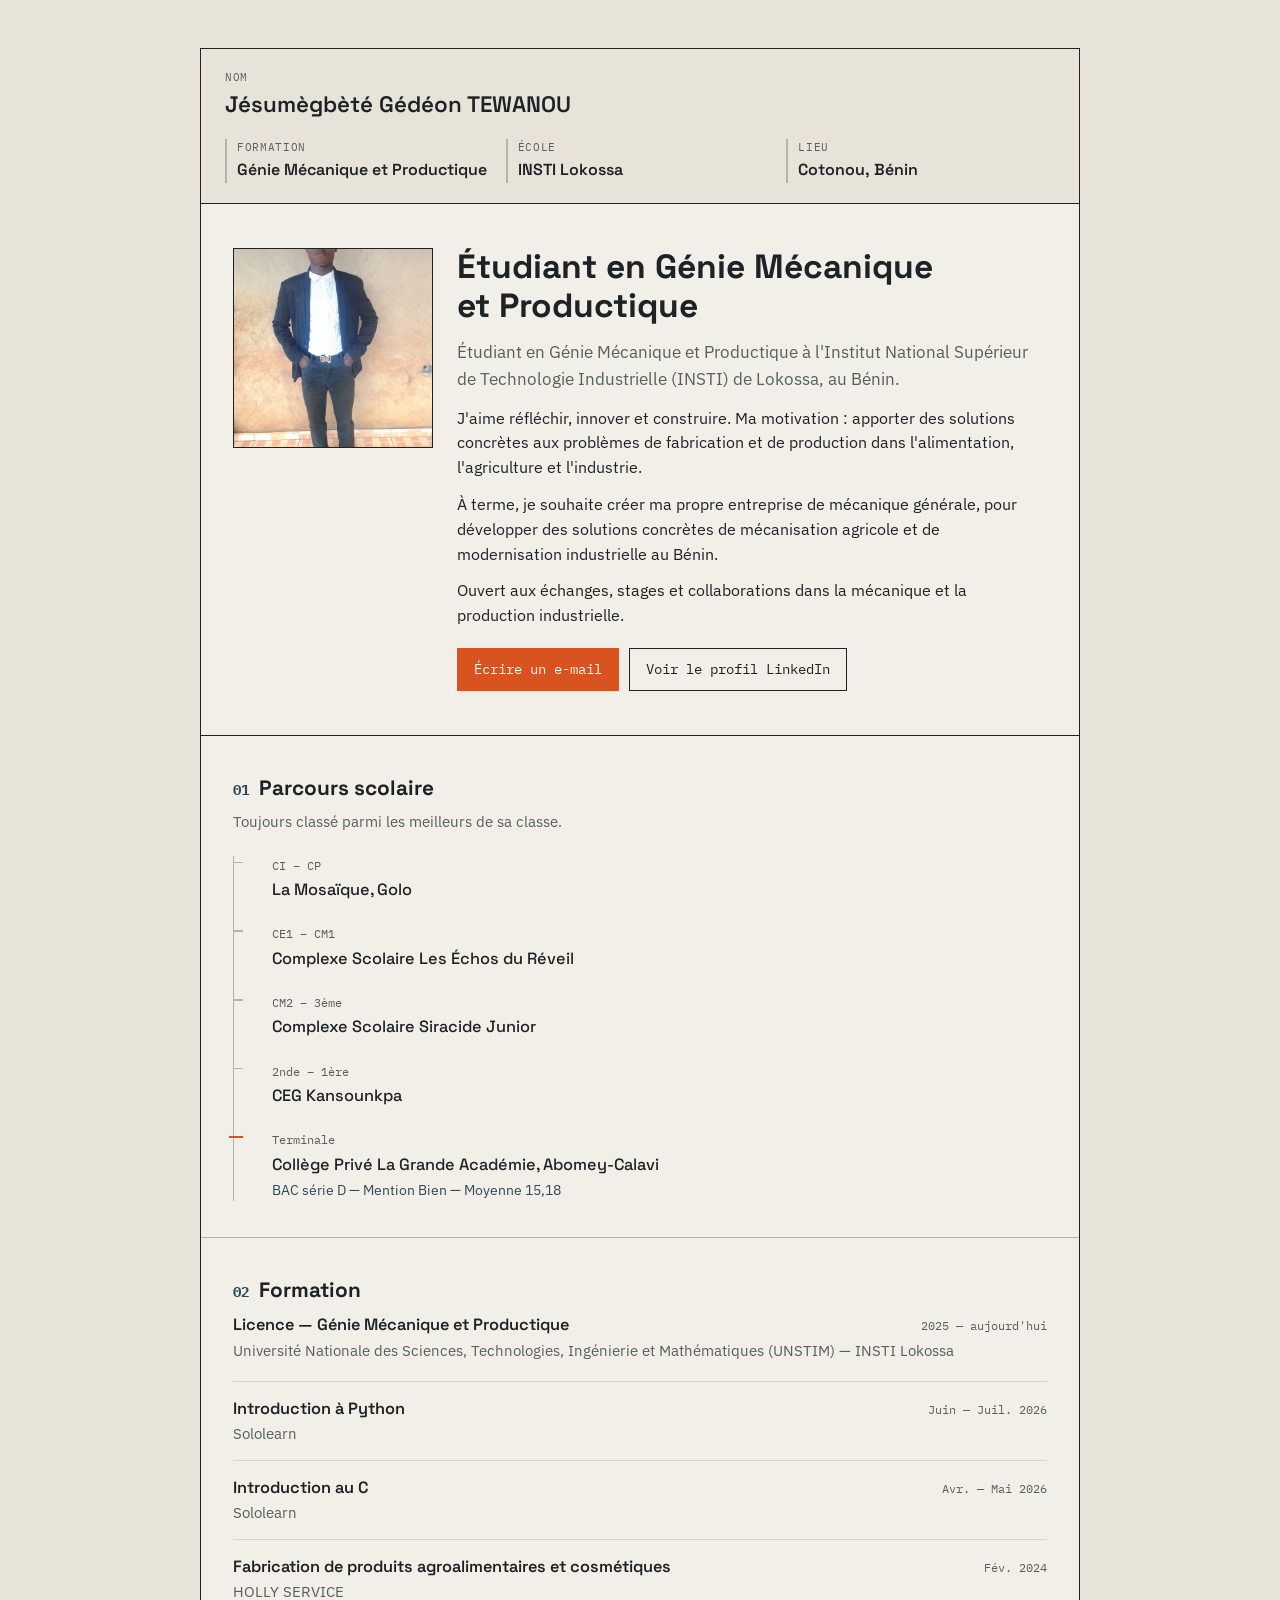
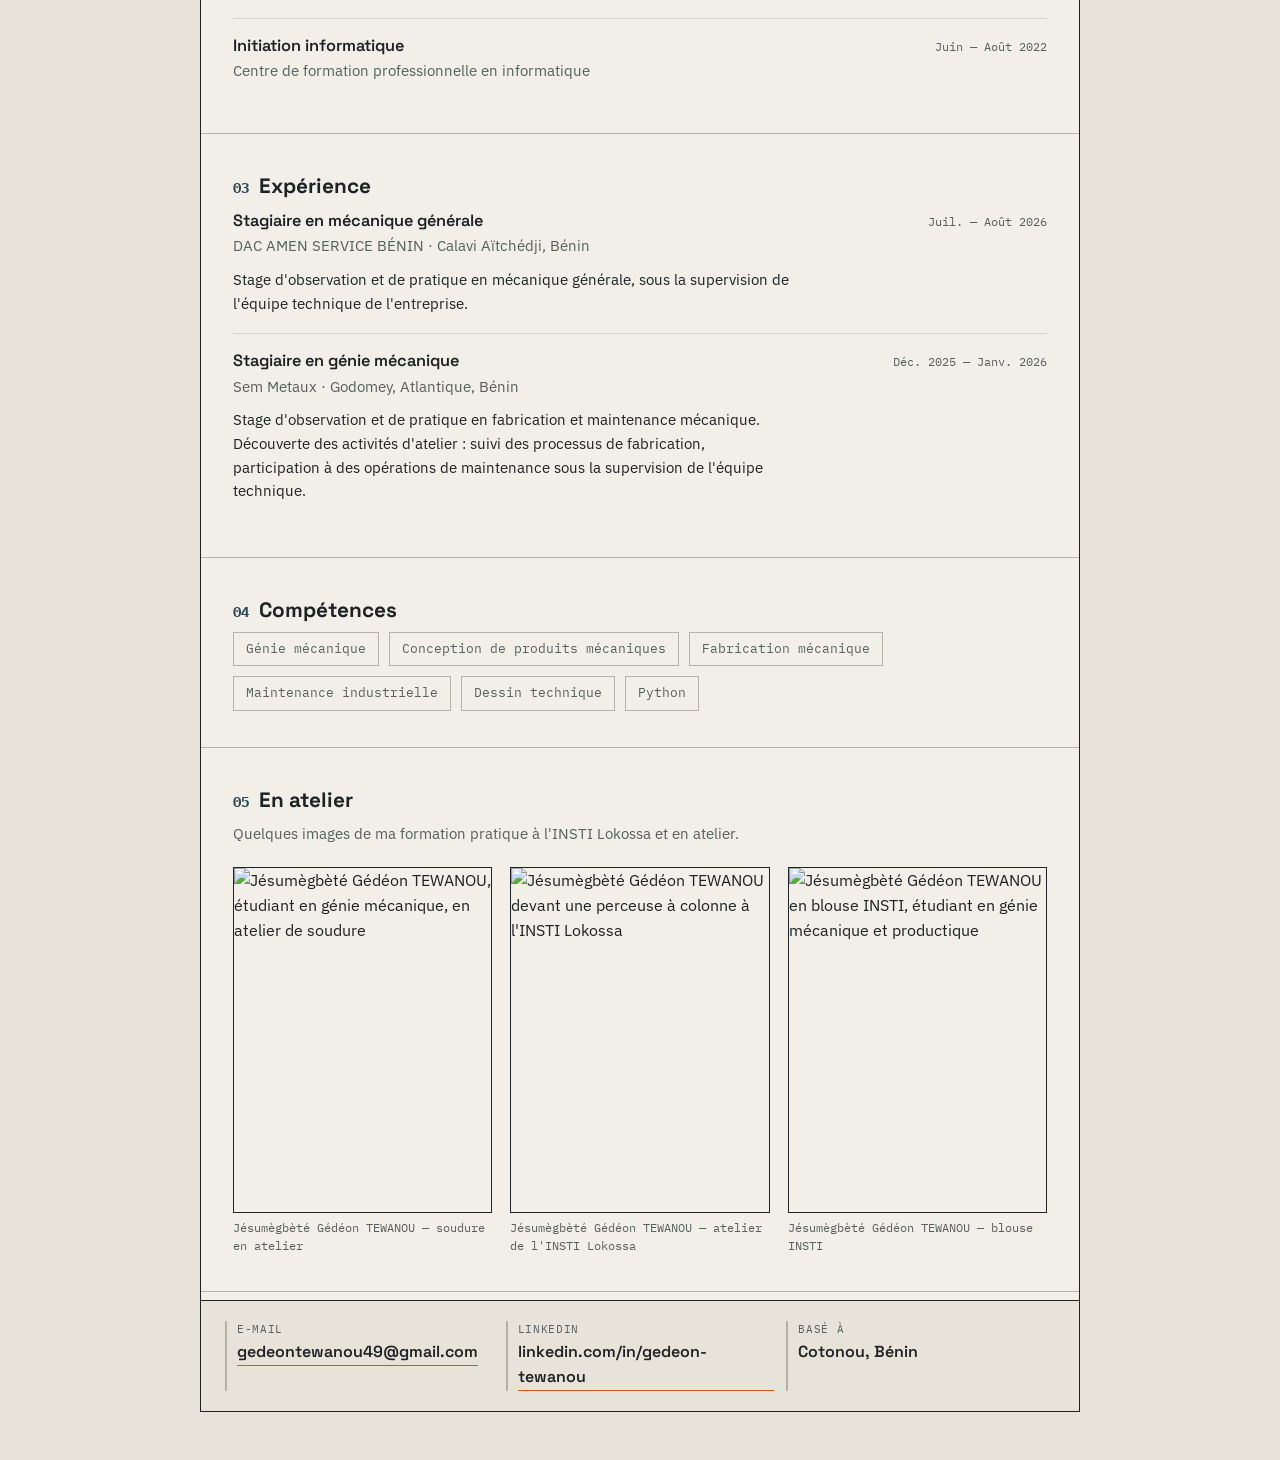
==== commit 6e540efb: "Add files via upload" ====
--- a/index.html
+++ b/index.html
@@ -1,522 +1,231 @@
-!<!DOCTYPE html>
+<!DOCTYPE html>
 <html lang="fr">
 <head>
-  <meta charset="UTF-8">
-  <meta name="viewport" content="width=device-width, initial-scale=1.0">
-
-  <title>Jésumègbèté Gédéon TEWANOU — Génie Mécanique et Productique</title>
-
-  <meta name="description" content="Jésumègbèté Gédéon TEWANOU, étudiant béninois en Génie Mécanique et Productique à l'INSTI Lokossa. Parcours, formation, expériences, compétences et projets en mécanique et innovation industrielle.">
-
-  <meta name="author" content="Jésumègbèté Gédéon TEWANOU">
-  <meta name="robots" content="index, follow">
-  <link rel="canonical" href="https://ged200.github.io/">
-
-  <!-- Open Graph -->
-  <meta property="og:type" content="profile">
-  <meta property="og:title" content="Jésumègbèté Gédéon TEWANOU — Génie Mécanique et Productique">
-  <meta property="og:description" content="Profil de Jésumègbèté Gédéon TEWANOU, étudiant en Génie Mécanique et Productique à l'INSTI Lokossa, au Bénin.">
-  <meta property="og:url" content="https://ged200.github.io/">
-  <meta property="og:image" content="https://ged200.github.io/photo.jpg">
-  <meta property="og:locale" content="fr_FR">
-
-  <!-- Twitter / X -->
-  <meta name="twitter:card" content="summary">
-  <meta name="twitter:title" content="Jésumègbèté Gédéon TEWANOU — Génie Mécanique et Productique">
-  <meta name="twitter:description" content="Profil professionnel et parcours de Jésumègbèté Gédéon TEWANOU.">
-  <meta name="twitter:image" content="https://ged200.github.io/photo.jpg">
-
-  <!-- Polices -->
-  <link rel="preconnect" href="https://fonts.googleapis.com">
-  <link rel="preconnect" href="https://fonts.gstatic.com" crossorigin>
-  <link href="https://fonts.googleapis.com/css2?family=Space+Grotesk:wght@400;500;600;700&family=IBM+Plex+Sans:wght@400;500;600&family=IBM+Plex+Mono:wght@400;500&display=swap" rel="stylesheet">
-
-  <!-- CSS -->
-  <link rel="stylesheet" href="style.css">
-
-  <!-- Données structurées pour les moteurs de recherche -->
-  <script type="application/ld+json">
-  {
-    "@context": "https://schema.org",
-    "@type": "ProfilePage",
-    "name": "Profil de Jésumègbèté Gédéon TEWANOU",
-    "url": "https://ged200.github.io/",
-    "mainEntity": {
-      "@type": "Person",
-      "name": "Jésumègbèté Gédéon TEWANOU",
-      "alternateName": "Gédéon TEWANOU",
-      "url": "https://ged200.github.io/",
-      "image": "https://ged200.github.io/photo.jpg",
-      "jobTitle": "Étudiant en Génie Mécanique et Productique",
-      "description": "Jésumègbèté Gédéon TEWANOU est un étudiant béninois en Génie Mécanique et Productique à l'INSTI de Lokossa. Il s'intéresse à la mécanique, à la fabrication mécanique, à la maintenance industrielle, à la conception et à l'innovation.",
-      "nationality": {
-        "@type": "Country",
-        "name": "Bénin"
-      },
-      "alumniOf": {
-        "@type": "EducationalOrganization",
-        "name": "Université Nationale des Sciences, Technologies, Ingénierie et Mathématiques — INSTI Lokossa"
-      },
-      "sameAs": [
-        "https://www.linkedin.com/in/gedeon-tewanou"
-      ]
-    }
-  }
-  </script>
+<meta charset="UTF-8">
+<meta name="viewport" content="width=device-width, initial-scale=1.0">
+<title>Jésumègbèté Gédéon TEWANOU — Génie Mécanique et Productique</title>
+<meta name="description" content="Jésumègbèté Gédéon TEWANOU, étudiant en Génie Mécanique et Productique à l'INSTI Lokossa (Bénin). Parcours, formation, expériences.">
+<link rel="preconnect" href="https://fonts.googleapis.com">
+<link rel="preconnect" href="https://fonts.gstatic.com" crossorigin>
+<link href="https://fonts.googleapis.com/css2?family=Space+Grotesk:wght@400;500;600;700&family=IBM+Plex+Sans:wght@400;500;600&family=IBM+Plex+Mono:wght@400;500&display=swap" rel="stylesheet">
+<link rel="stylesheet" href="style.css">
 </head>
-
 <body>
 
 <div class="sheet">
 
-  <!-- EN-TÊTE -->
+  <!-- Cadre du dessin, comme sur un plan technique -->
   <header class="titleblock">
-
     <div class="titleblock-name">
       <span class="tb-label">Nom</span>
       <span class="tb-value">Jésumègbèté Gédéon TEWANOU</span>
     </div>
-
     <div class="titleblock-grid">
-
       <div>
         <span class="tb-label">Formation</span>
         <span class="tb-value">Génie Mécanique et Productique</span>
       </div>
-
       <div>
         <span class="tb-label">École</span>
         <span class="tb-value">INSTI Lokossa</span>
       </div>
-
       <div>
         <span class="tb-label">Lieu</span>
         <span class="tb-value">Cotonou, Bénin</span>
       </div>
-
-    </div>
-
+    </div>
   </header>
 
-
-  <!-- PRÉSENTATION -->
+  <!-- Portrait + présentation -->
   <section class="hero">
-
     <div class="hero-photo">
-      <img
-        src="photo.jpg"
-        alt="Photo de Jésumègbèté Gédéon TEWANOU, étudiant en Génie Mécanique et Productique"
-      >
-    </div>
-
+      <img src="photo.jpg" alt="Photo de Jésumègbèté Gédéon TEWANOU">
+    </div>
     <div class="hero-text">
-
-      <h1>
-        Étudiant en Génie Mécanique<br>
-        et Productique
-      </h1>
-
+      <h1>Étudiant en Génie Mécanique<br>et Productique</h1>
       <p class="lede">
-        Étudiant en Génie Mécanique et Productique à l'Institut National Supérieur de Technologie Industrielle (INSTI) de Lokossa, au Bénin.
-      </p>
-
+        Étudiant en Génie Mécanique et Productique à l'Institut National Supérieur
+        de Technologie Industrielle (INSTI) de Lokossa, au Bénin.
+      </p>
       <p>
-        J'aime réfléchir, innover et construire. Ma motivation :
-        apporter des solutions concrètes aux problèmes de fabrication
-        et de production dans l'alimentation, l'agriculture et l'industrie.
-      </p>
-
+        J'aime réfléchir, innover et construire. Ma motivation : apporter des solutions
+        concrètes aux problèmes de fabrication et de production dans l'alimentation,
+        l'agriculture et l'industrie.
+      </p>
       <p>
-        À terme, je souhaite créer ma propre entreprise de mécanique générale,
-        pour développer des solutions concrètes de mécanisation agricole
-        et de modernisation industrielle au Bénin.
-      </p>
-
+        À terme, je souhaite créer ma propre entreprise de mécanique générale, pour
+        développer des solutions concrètes de mécanisation agricole et de modernisation
+        industrielle au Bénin.
+      </p>
       <p>
-        Ouvert aux échanges, stages et collaborations dans la mécanique
-        et la production industrielle.
-      </p>
-
+        Ouvert aux échanges, stages et collaborations dans la mécanique et la production
+        industrielle.
+      </p>
       <div class="hero-links">
-
-        <a
-          href="mailto:gedeontewanou49@gmail.com"
-          class="btn btn-primary"
-        >
-          Écrire un e-mail
-        </a>
-
-        <a
-          href="https://www.linkedin.com/in/gedeon-tewanou"
-          class="btn btn-outline"
-          target="_blank"
-          rel="noopener"
-        >
-          Voir le profil LinkedIn
-        </a>
-
-      </div>
-
-    </div>
-
-  </section>
-
-
-  <!-- PARCOURS SCOLAIRE -->
-  <section class="section">
-
-    <h2>
-      <span class="section-no">01</span>
-      Parcours scolaire
-    </h2>
-
-    <p class="section-note">
-      Parcours scolaire et formation scientifique.
-    </p>
+        <a href="mailto:gedeontewanou49@gmail.com" class="btn btn-primary">Écrire un e-mail</a>
+        <a href="https://www.linkedin.com/in/gedeon-tewanou" class="btn btn-outline" target="_blank" rel="noopener">Voir le profil LinkedIn</a>
+      </div>
+    </div>
+  </section>
+
+  <!-- Parcours scolaire, présenté comme une ligne de cotation -->
+  <section class="section">
+    <h2><span class="section-no">01</span> Parcours scolaire</h2>
+    <p class="section-note">Toujours classé parmi les meilleurs de sa classe.</p>
 
     <ol class="timeline">
-
       <li>
         <span class="tl-period">CI – CP</span>
         <span class="tl-name">La Mosaïque, Golo</span>
       </li>
-
       <li>
         <span class="tl-period">CE1 – CM1</span>
-        <span class="tl-name">
-          Complexe Scolaire Les Échos du Réveil
-        </span>
-      </li>
-
+        <span class="tl-name">Complexe Scolaire Les Échos du Réveil</span>
+      </li>
       <li>
         <span class="tl-period">CM2 – 3ème</span>
-        <span class="tl-name">
-          Complexe Scolaire Siracide Junior
-        </span>
-      </li>
-
+        <span class="tl-name">Complexe Scolaire Siracide Junior</span>
+      </li>
       <li>
         <span class="tl-period">2nde – 1ère</span>
-        <span class="tl-name">
-          CEG Kansounkpa
-        </span>
-      </li>
-
+        <span class="tl-name">CEG Kansounkpa</span>
+      </li>
       <li class="tl-highlight">
-
         <span class="tl-period">Terminale</span>
-
-        <span class="tl-name">
-          Collège Privé La Grande Académie,
-          Abomey-Calavi
-        </span>
-
-        <span class="tl-detail">
-          BAC série D — Mention Bien — Moyenne 15,18
-        </span>
-
-      </li>
-
+        <span class="tl-name">Collège Privé La Grande Académie, Abomey-Calavi</span>
+        <span class="tl-detail">BAC série D — Mention Bien — Moyenne 15,18</span>
+      </li>
     </ol>
-
-  </section>
-
-
-  <!-- FORMATION -->
-  <section class="section">
-
-    <h2>
-      <span class="section-no">02</span>
-      Formation
-    </h2>
-
+  </section>
+
+  <!-- Formation supérieure -->
+  <section class="section">
+    <h2><span class="section-no">02</span> Formation</h2>
 
     <div class="entry entry-main">
-
-      <div class="entry-head">
-
-        <span class="entry-title">
-          Licence — Génie Mécanique et Productique
-        </span>
-
-        <span class="entry-date">
-          2025 — aujourd'hui
-        </span>
-
-      </div>
-
-      <span class="entry-org">
-        Université Nationale des Sciences, Technologies,
-        Ingénierie et Mathématiques (UNSTIM) —
-        INSTI Lokossa
-      </span>
-
-    </div>
-
-
-    <div class="entry">
-
-      <div class="entry-head">
-
-        <span class="entry-title">
-          Introduction à Python
-        </span>
-
-        <span class="entry-date">
-          Juin — Juil. 2026
-        </span>
-
-      </div>
-
-      <span class="entry-org">
-        Sololearn
-      </span>
-
-    </div>
-
-
-    <div class="entry">
-
-      <div class="entry-head">
-
-        <span class="entry-title">
-          Introduction au C
-        </span>
-
-        <span class="entry-date">
-          Avr. — Mai 2026
-        </span>
-
-      </div>
-
-      <span class="entry-org">
-        Sololearn
-      </span>
-
-    </div>
-
-
-    <div class="entry">
-
-      <div class="entry-head">
-
-        <span class="entry-title">
-          Fabrication de produits agroalimentaires et cosmétiques
-        </span>
-
-        <span class="entry-date">
-          Fév. 2024
-        </span>
-
-      </div>
-
-      <span class="entry-org">
-        HOLLY SERVICE
-      </span>
-
-    </div>
-
-
-    <div class="entry">
-
-      <div class="entry-head">
-
-        <span class="entry-title">
-          Initiation informatique
-        </span>
-
-        <span class="entry-date">
-          Juin — Août 2022
-        </span>
-
-      </div>
-
-      <span class="entry-org">
-        Centre de formation professionnelle en informatique
-      </span>
-
-    </div>
-
-  </section>
-
-
-  <!-- EXPÉRIENCE -->
-  <section class="section">
-
-    <h2>
-      <span class="section-no">03</span>
-      Expérience
-    </h2>
-
+      <div class="entry-head">
+        <span class="entry-title">Licence — Génie Mécanique et Productique</span>
+        <span class="entry-date">2025 — aujourd'hui</span>
+      </div>
+      <span class="entry-org">Université Nationale des Sciences, Technologies, Ingénierie et Mathématiques (UNSTIM) — INSTI Lokossa</span>
+    </div>
+
+    <div class="entry">
+      <div class="entry-head">
+        <span class="entry-title">Introduction à Python</span>
+        <span class="entry-date">Juin — Juil. 2026</span>
+      </div>
+      <span class="entry-org">Sololearn</span>
+    </div>
+
+    <div class="entry">
+      <div class="entry-head">
+        <span class="entry-title">Introduction au C</span>
+        <span class="entry-date">Avr. — Mai 2026</span>
+      </div>
+      <span class="entry-org">Sololearn</span>
+    </div>
+
+    <div class="entry">
+      <div class="entry-head">
+        <span class="entry-title">Fabrication de produits agroalimentaires et cosmétiques</span>
+        <span class="entry-date">Fév. 2024</span>
+      </div>
+      <span class="entry-org">HOLLY SERVICE</span>
+    </div>
+
+    <div class="entry">
+      <div class="entry-head">
+        <span class="entry-title">Initiation informatique</span>
+        <span class="entry-date">Juin — Août 2022</span>
+      </div>
+      <span class="entry-org">Centre de formation professionnelle en informatique</span>
+    </div>
+  </section>
+
+  <!-- Expérience -->
+  <section class="section">
+    <h2><span class="section-no">03</span> Expérience</h2>
 
     <div class="entry entry-main">
-
-      <div class="entry-head">
-
-        <span class="entry-title">
-          Stagiaire en mécanique générale
-        </span>
-
-        <span class="entry-date">
-          Juil. — Août 2026
-        </span>
-
-      </div>
-
-      <span class="entry-org">
-        DAC AMEN SERVICE BÉNIN · Calavi Aïtchédji, Bénin
-      </span>
-
+      <div class="entry-head">
+        <span class="entry-title">Stagiaire en mécanique générale</span>
+        <span class="entry-date">Juil. — Août 2026</span>
+      </div>
+      <span class="entry-org">DAC AMEN SERVICE BÉNIN · Calavi Aïtchédji, Bénin</span>
       <p class="entry-desc">
-        Stage d'observation et de pratique en mécanique générale,
-        sous la supervision de l'équipe technique de l'entreprise.
-      </p>
-
-    </div>
-
+        Stage d'observation et de pratique en mécanique générale, sous la supervision
+        de l'équipe technique de l'entreprise.
+      </p>
+    </div>
 
     <div class="entry entry-main">
-
-      <div class="entry-head">
-
-        <span class="entry-title">
-          Stagiaire en génie mécanique
-        </span>
-
-        <span class="entry-date">
-          Déc. 2025 — Janv. 2026
-        </span>
-
-      </div>
-
-      <span class="entry-org">
-        Sem Metaux · Godomey, Atlantique, Bénin
-      </span>
-
+      <div class="entry-head">
+        <span class="entry-title">Stagiaire en génie mécanique</span>
+        <span class="entry-date">Déc. 2025 — Janv. 2026</span>
+      </div>
+      <span class="entry-org">Sem Metaux · Godomey, Atlantique, Bénin</span>
       <p class="entry-desc">
-        Stage d'observation et de pratique en fabrication
-        et maintenance mécanique. Découverte des activités
-        d'atelier : suivi des processus de fabrication,
-        participation à des opérations de maintenance
-        sous la supervision de l'équipe technique.
-      </p>
-
-    </div>
-
-  </section>
-
-
-  <!-- COMPÉTENCES -->
-  <section class="section">
-
-    <h2>
-      <span class="section-no">04</span>
-      Compétences
-    </h2>
-
+        Stage d'observation et de pratique en fabrication et maintenance mécanique.
+        Découverte des activités d'atelier : suivi des processus de fabrication,
+        participation à des opérations de maintenance sous la supervision de l'équipe
+        technique.
+      </p>
+    </div>
+  </section>
+
+  <!-- Compétences -->
+  <section class="section">
+    <h2><span class="section-no">04</span> Compétences</h2>
     <ul class="skills">
-
       <li>Génie mécanique</li>
-
       <li>Conception de produits mécaniques</li>
-
       <li>Fabrication mécanique</li>
-
       <li>Maintenance industrielle</li>
-
       <li>Dessin technique</li>
-
       <li>Python</li>
-
-      <li>Programmation en C</li>
-
-      <li>Innovation industrielle</li>
-
     </ul>
-
-  </section>
-
-
-  <!-- OBJECTIFS -->
-  <section class="section">
-
-    <h2>
-      <span class="section-no">05</span>
-      Centres d'intérêt et objectifs
-    </h2>
-
-    <p>
-      Je m'intéresse particulièrement à la conception mécanique,
-      à la fabrication, à la maintenance industrielle,
-      à l'automatisation et à la mécanisation agricole.
-    </p>
-
-    <p>
-      Mon objectif à long terme est de contribuer au développement
-      de solutions technologiques adaptées aux besoins du Bénin
-      et de l'Afrique, notamment dans les domaines de l'agriculture,
-      de la production industrielle et de la mécanique.
-    </p>
-
-  </section>
-
-
-  <!-- PIED DE PAGE -->
+  </section>
+
+  <!-- Galerie -->
+  <section class="section">
+    <h2><span class="section-no">05</span> En atelier</h2>
+    <p class="section-note">Quelques images de ma formation pratique à l'INSTI Lokossa et en atelier.</p>
+    <div class="gallery">
+      <figure>
+        <img src="galerie/atelier-1.jpg" loading="lazy" alt="Jésumègbèté Gédéon TEWANOU, étudiant en génie mécanique, en atelier de soudure">
+        <figcaption>Jésumègbèté Gédéon TEWANOU — soudure en atelier</figcaption>
+      </figure>
+      <figure>
+        <img src="galerie/atelier-2.jpg" loading="lazy" alt="Jésumègbèté Gédéon TEWANOU devant une perceuse à colonne à l'INSTI Lokossa">
+        <figcaption>Jésumègbèté Gédéon TEWANOU — atelier de l'INSTI Lokossa</figcaption>
+      </figure>
+      <figure>
+        <img src="galerie/atelier-3.jpg" loading="lazy" alt="Jésumègbèté Gédéon TEWANOU en blouse INSTI, étudiant en génie mécanique et productique">
+        <figcaption>Jésumègbèté Gédéon TEWANOU — blouse INSTI</figcaption>
+      </figure>
+    </div>
+  </section>
+
+  <!-- Contact / pied de page, comme un cartouche de bas de plan -->
   <footer class="titleblock titleblock-footer">
-
     <div class="titleblock-grid">
-
-      <div>
-
-        <span class="tb-label">
-          E-mail
-        </span>
-
-        <a
-          class="tb-value tb-link"
-          href="mailto:gedeontewanou49@gmail.com"
-        >
-          gedeontewanou49@gmail.com
-        </a>
-
-      </div>
-
-
-      <div>
-
-        <span class="tb-label">
-          LinkedIn
-        </span>
-
-        <a
-          class="tb-value tb-link"
-          href="https://www.linkedin.com/in/gedeon-tewanou"
-          target="_blank"
-          rel="noopener"
-        >
-          linkedin.com/in/gedeon-tewanou
-        </a>
-
-      </div>
-
-
-      <div>
-
-        <span class="tb-label">
-          Basé à
-        </span>
-
-        <span class="tb-value">
-          Cotonou, Bénin
-        </span>
-
-      </div>
-
-    </div>
-
+      <div>
+        <span class="tb-label">E-mail</span>
+        <a class="tb-value tb-link" href="mailto:gedeontewanou49@gmail.com">gedeontewanou49@gmail.com</a>
+      </div>
+      <div>
+        <span class="tb-label">LinkedIn</span>
+        <a class="tb-value tb-link" href="https://www.linkedin.com/in/gedeon-tewanou" target="_blank" rel="noopener">linkedin.com/in/gedeon-tewanou</a>
+      </div>
+      <div>
+        <span class="tb-label">Basé à</span>
+        <span class="tb-value">Cotonou, Bénin</span>
+      </div>
+    </div>
   </footer>
 
 </div>
 
 </body>
-</html>+</html>
--- a/style.css
+++ b/style.css
@@ -332,6 +332,36 @@
 }
 
 /* ============================================================
+   Galerie
+   ============================================================ */
+.gallery {
+  display: grid;
+  grid-template-columns: 1fr;
+  gap: 18px;
+  margin-top: 18px;
+}
+
+@media (min-width: 640px) {
+  .gallery { grid-template-columns: repeat(3, 1fr); }
+}
+
+.gallery figure { margin: 0; }
+
+.gallery img {
+  width: 100%;
+  aspect-ratio: 3 / 4;
+  object-fit: cover;
+  border: 1.5px solid var(--ink);
+}
+
+.gallery figcaption {
+  font-family: var(--font-mono);
+  font-size: 0.72rem;
+  color: var(--ink-soft);
+  margin-top: 6px;
+}
+
+/* ============================================================
    Accessibilité
    ============================================================ */
 a:focus-visible,
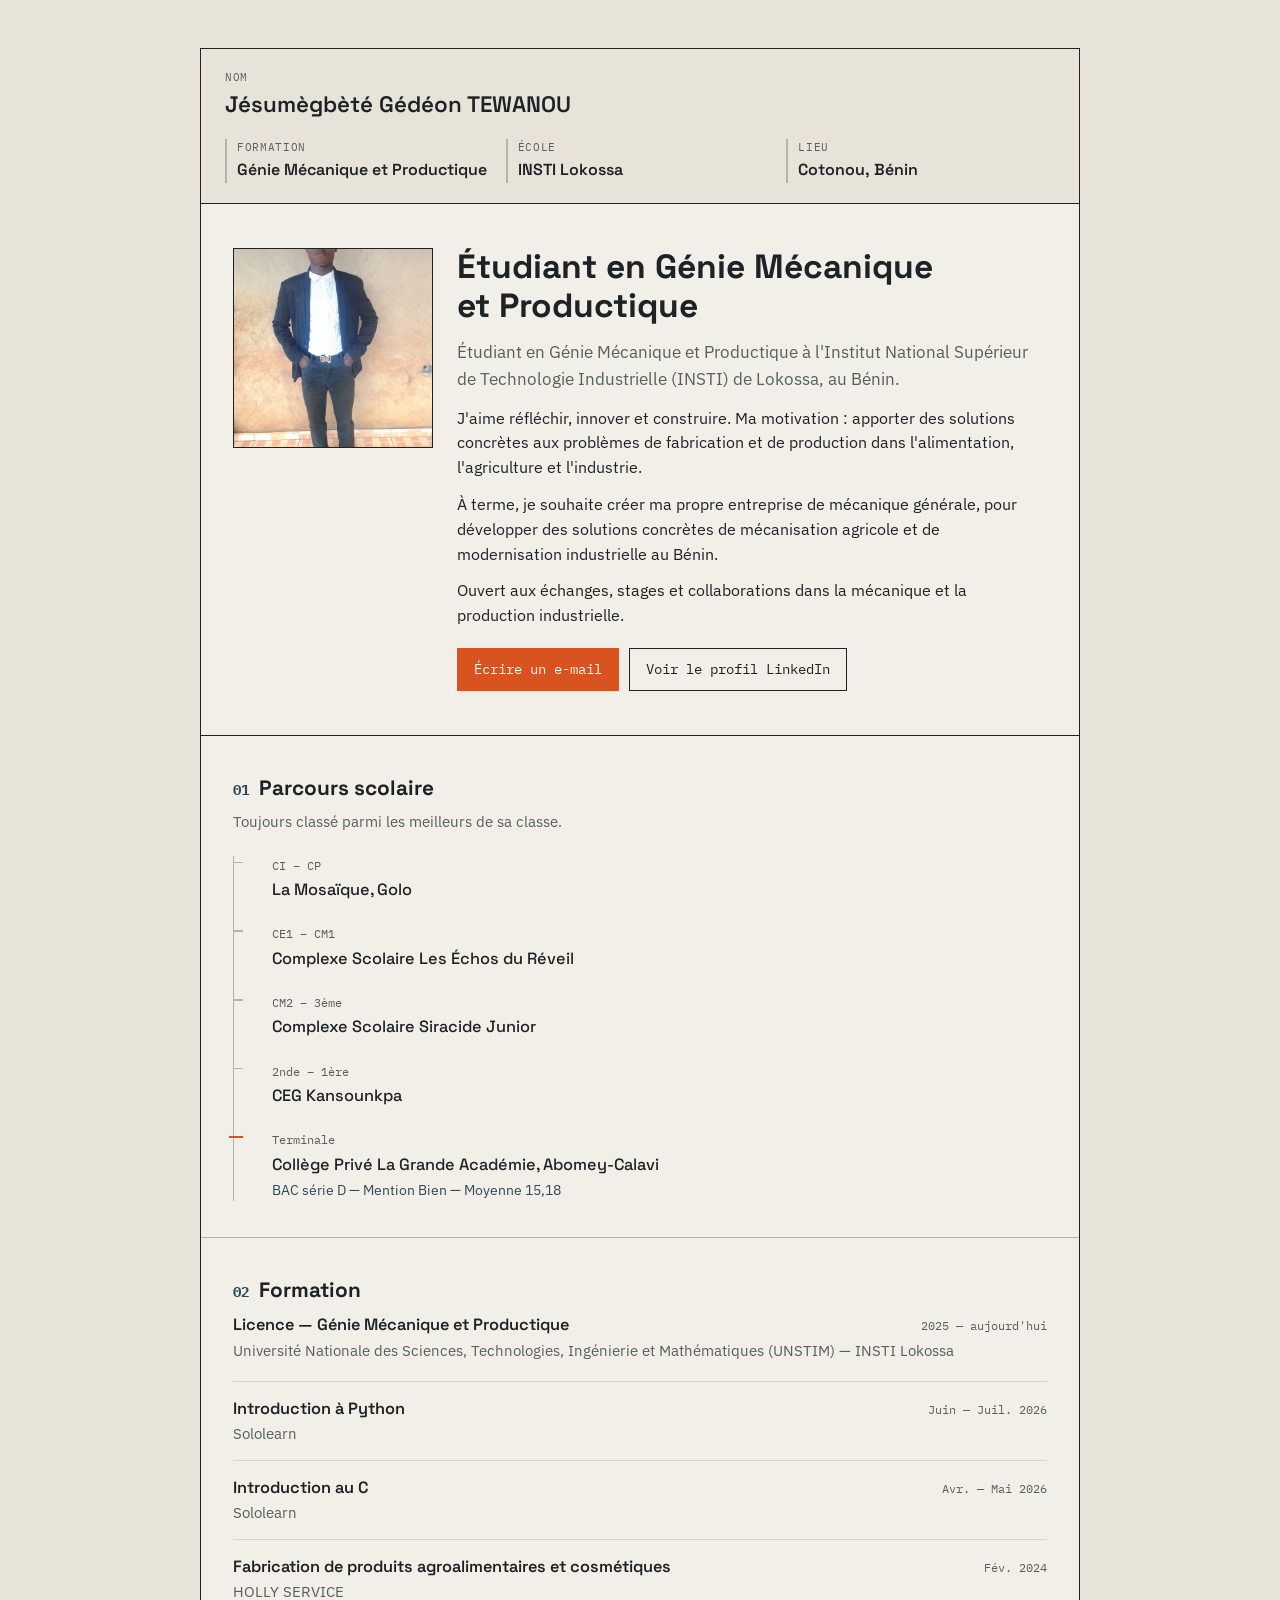
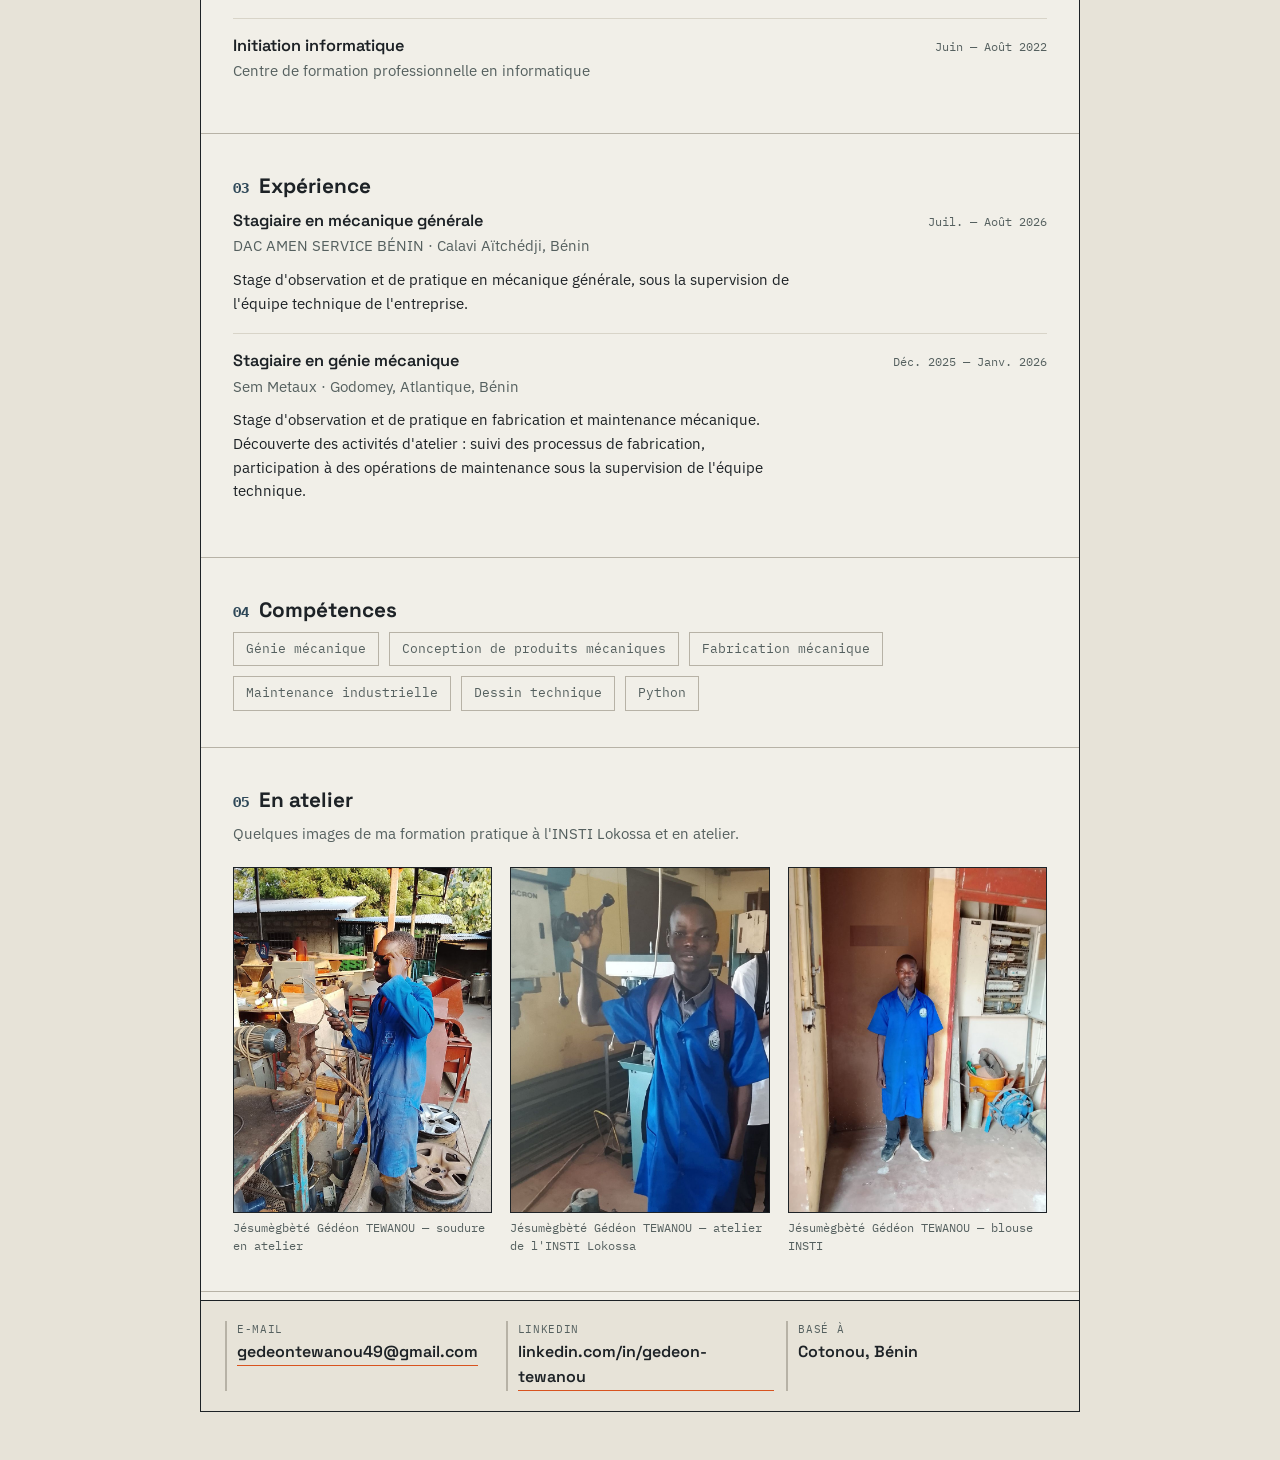
==== commit 6350f2cd: "Add files via upload" ====
--- a/index.html
+++ b/index.html
@@ -193,15 +193,15 @@
     <p class="section-note">Quelques images de ma formation pratique à l'INSTI Lokossa et en atelier.</p>
     <div class="gallery">
       <figure>
-        <img src="galerie/atelier-1.jpg" loading="lazy" alt="Jésumègbèté Gédéon TEWANOU, étudiant en génie mécanique, en atelier de soudure">
+        <img src="atelier-1.jpg" loading="lazy" alt="Jésumègbèté Gédéon TEWANOU, étudiant en génie mécanique, en atelier de soudure">
         <figcaption>Jésumègbèté Gédéon TEWANOU — soudure en atelier</figcaption>
       </figure>
       <figure>
-        <img src="galerie/atelier-2.jpg" loading="lazy" alt="Jésumègbèté Gédéon TEWANOU devant une perceuse à colonne à l'INSTI Lokossa">
+        <img src="atelier-2.jpg" loading="lazy" alt="Jésumègbèté Gédéon TEWANOU devant une perceuse à colonne à l'INSTI Lokossa">
         <figcaption>Jésumègbèté Gédéon TEWANOU — atelier de l'INSTI Lokossa</figcaption>
       </figure>
       <figure>
-        <img src="galerie/atelier-3.jpg" loading="lazy" alt="Jésumègbèté Gédéon TEWANOU en blouse INSTI, étudiant en génie mécanique et productique">
+        <img src="atelier-3.jpg" loading="lazy" alt="Jésumègbèté Gédéon TEWANOU en blouse INSTI, étudiant en génie mécanique et productique">
         <figcaption>Jésumègbèté Gédéon TEWANOU — blouse INSTI</figcaption>
       </figure>
     </div>
